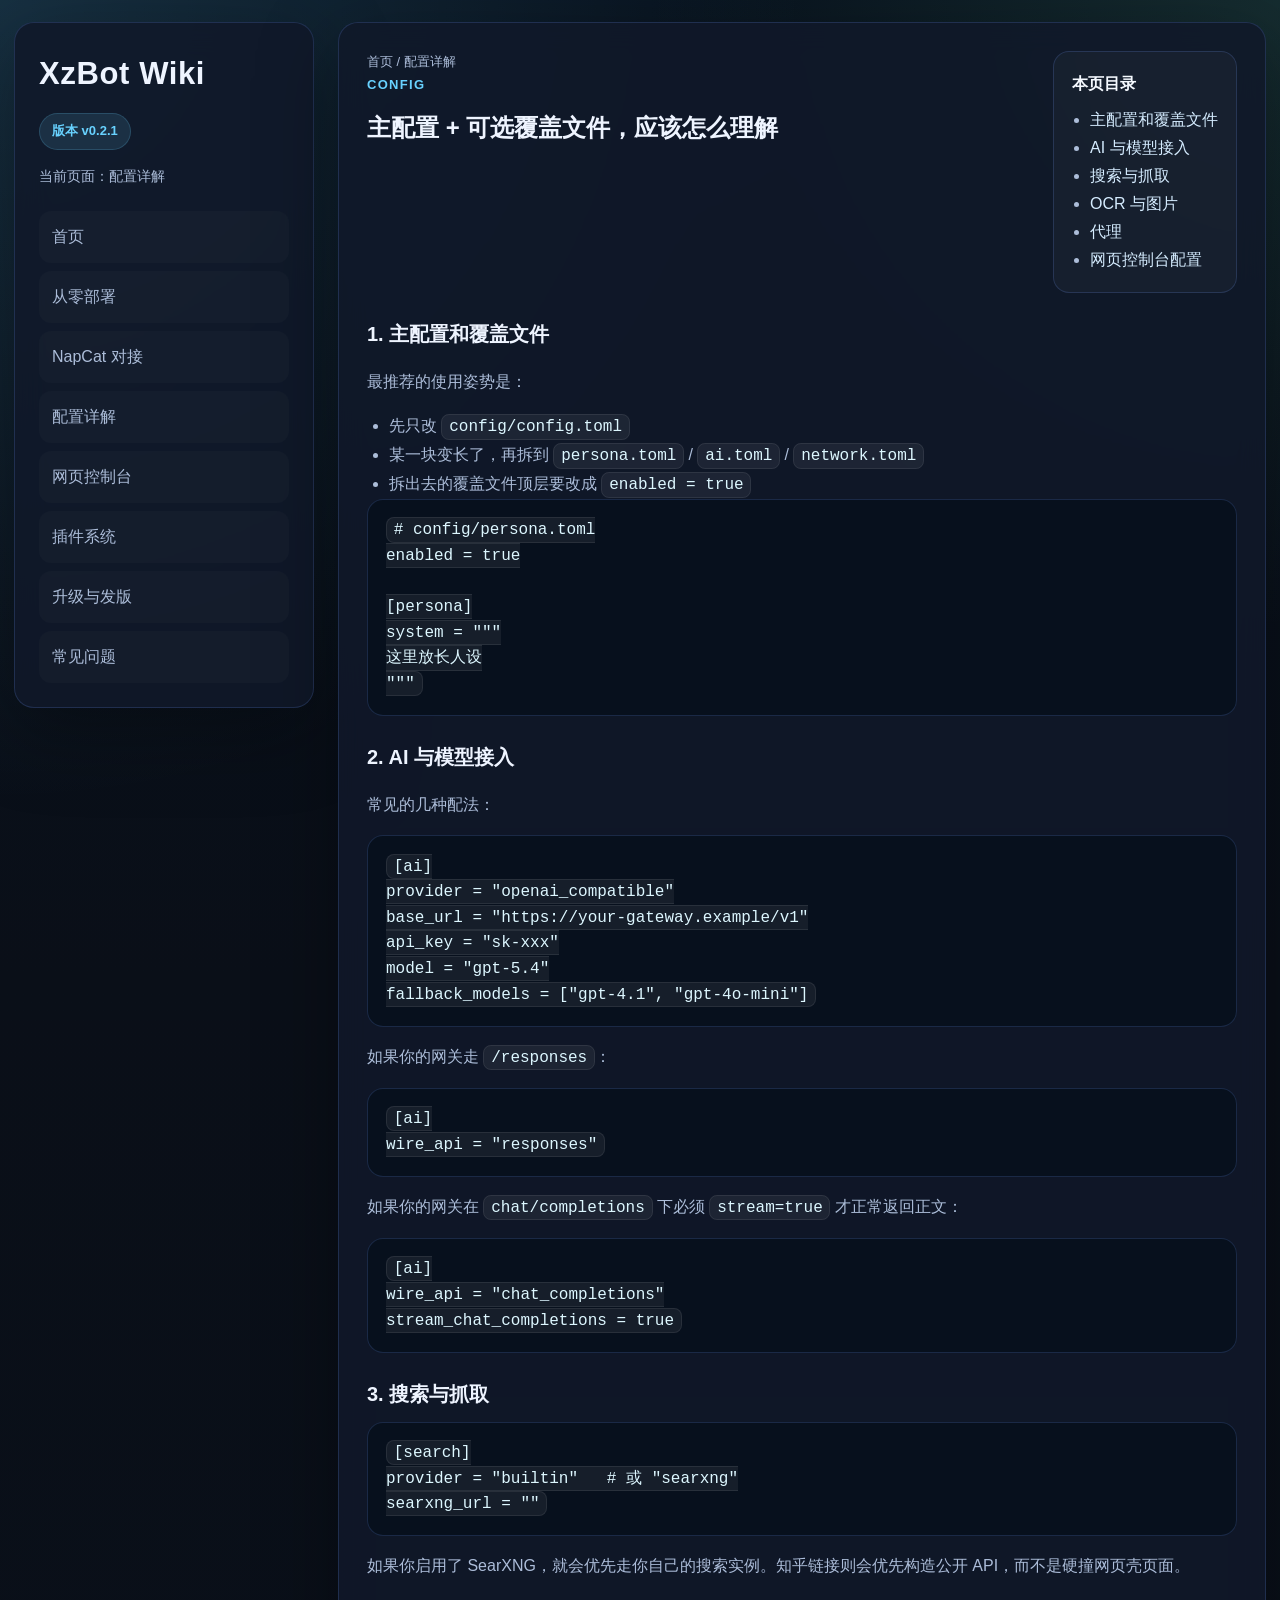
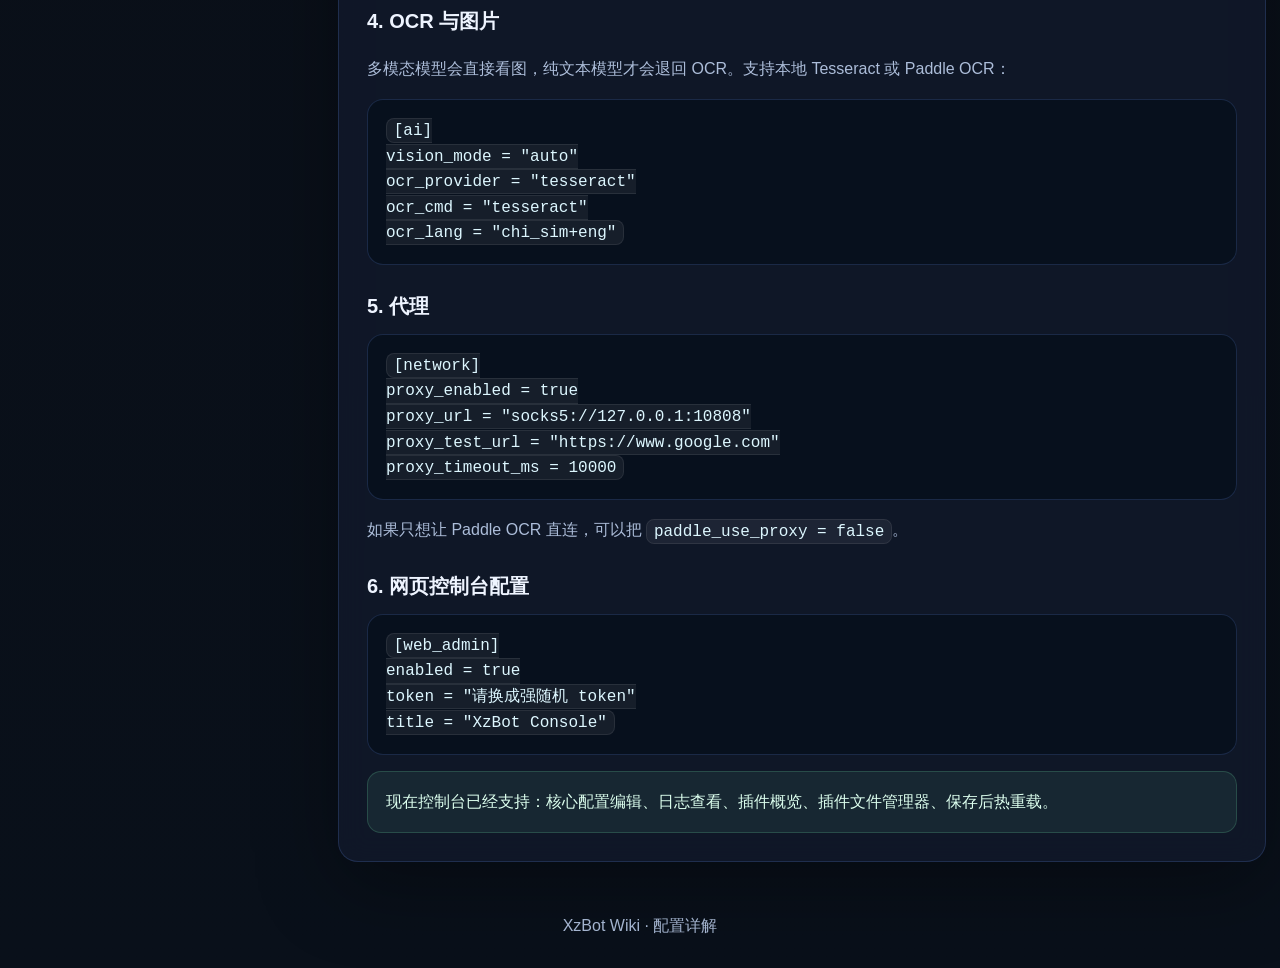
==== docs/configuration/index.html @ 3dbcc282 "publish multi-page docs wiki and release 0.2.1" ====
<!doctype html>
<html lang="zh-CN">
<head>
  <meta charset="utf-8" />
  <meta name="viewport" content="width=device-width, initial-scale=1" />
  <title>配置详解 · XzBot Wiki</title>
  <link rel="stylesheet" href="../assets/site.css" />
  <script defer src="../assets/site.js"></script>
</head>
<body>
  <div class="layout">
    <aside class="sidebar">
      <div class="brand">XzBot Wiki</div>
      <div class="version">版本 v0.2.1</div>
      <div class="desc">当前页面：配置详解</div>
      <nav class="nav-group">
        <a class="nav-link" href="../">首页</a>
        <a class="nav-link" href="../getting-started/">从零部署</a>
        <a class="nav-link" href="../napcat/">NapCat 对接</a>
        <a class="nav-link" href="./" data-nav="/XzBot/configuration/">配置详解</a>
        <a class="nav-link" href="../console/">网页控制台</a>
        <a class="nav-link" href="../plugins/">插件系统</a>
        <a class="nav-link" href="../release/">升级与发版</a>
        <a class="nav-link" href="../faq/">常见问题</a>
      </nav>
    </aside>
    <main class="main">
      <section class="panel">
        <div class="page-head">
          <div>
            <div class="breadcrumb">首页 / 配置详解</div>
            <div class="kicker">Config</div>
            <h2>主配置 + 可选覆盖文件，应该怎么理解</h2>
          </div>
          <div class="toc">
            <strong>本页目录</strong>
            <ul>
              <li><a href="#main">主配置和覆盖文件</a></li>
              <li><a href="#ai">AI 与模型接入</a></li>
              <li><a href="#search">搜索与抓取</a></li>
              <li><a href="#ocr">OCR 与图片</a></li>
              <li><a href="#network">代理</a></li>
              <li><a href="#web-admin">网页控制台配置</a></li>
            </ul>
          </div>
        </div>

        <h3 id="main">1. 主配置和覆盖文件</h3>
        <p>最推荐的使用姿势是：</p>
        <ul>
          <li>先只改 <code>config/config.toml</code></li>
          <li>某一块变长了，再拆到 <code>persona.toml</code> / <code>ai.toml</code> / <code>network.toml</code></li>
          <li>拆出去的覆盖文件顶层要改成 <code>enabled = true</code></li>
        </ul>
        <pre><code># config/persona.toml
enabled = true

[persona]
system = """
这里放长人设
"""</code></pre>

        <h3 id="ai">2. AI 与模型接入</h3>
        <p>常见的几种配法：</p>
        <pre><code>[ai]
provider = "openai_compatible"
base_url = "https://your-gateway.example/v1"
api_key = "sk-xxx"
model = "gpt-5.4"
fallback_models = ["gpt-4.1", "gpt-4o-mini"]</code></pre>
        <p>如果你的网关走 <code>/responses</code>：</p>
        <pre><code>[ai]
wire_api = "responses"</code></pre>
        <p>如果你的网关在 <code>chat/completions</code> 下必须 <code>stream=true</code> 才正常返回正文：</p>
        <pre><code>[ai]
wire_api = "chat_completions"
stream_chat_completions = true</code></pre>

        <h3 id="search">3. 搜索与抓取</h3>
        <pre><code>[search]
provider = "builtin"   # 或 "searxng"
searxng_url = ""</code></pre>
        <p>如果你启用了 SearXNG，就会优先走你自己的搜索实例。知乎链接则会优先构造公开 API，而不是硬撞网页壳页面。</p>

        <h3 id="ocr">4. OCR 与图片</h3>
        <p>多模态模型会直接看图，纯文本模型才会退回 OCR。支持本地 Tesseract 或 Paddle OCR：</p>
        <pre><code>[ai]
vision_mode = "auto"
ocr_provider = "tesseract"
ocr_cmd = "tesseract"
ocr_lang = "chi_sim+eng"</code></pre>

        <h3 id="network">5. 代理</h3>
        <pre><code>[network]
proxy_enabled = true
proxy_url = "socks5://127.0.0.1:10808"
proxy_test_url = "https://www.google.com"
proxy_timeout_ms = 10000</code></pre>
        <p>如果只想让 Paddle OCR 直连，可以把 <code>paddle_use_proxy = false</code>。</p>

        <h3 id="web-admin">6. 网页控制台配置</h3>
        <pre><code>[web_admin]
enabled = true
token = "请换成强随机 token"
title = "XzBot Console"</code></pre>
        <div class="callout">现在控制台已经支持：核心配置编辑、日志查看、插件概览、插件文件管理器、保存后热重载。</div>
      </section>
    </main>
  </div>
  <div class="footer">XzBot Wiki · 配置详解</div>
</body>
</html>
---- docs/assets/site.css ----
:root {
  --bg: #0a0f18;
  --bg-soft: #10182a;
  --panel: rgba(16, 24, 42, 0.88);
  --panel-strong: rgba(8, 14, 26, 0.96);
  --line: rgba(110, 154, 255, 0.18);
  --text: #eef4ff;
  --muted: #acbdd9;
  --accent: #68d2ff;
  --accent-strong: #4f9bff;
  --ok: #7bf0b5;
  --warn: #ffc36d;
  --danger: #ff8a94;
  --shadow: 0 22px 80px rgba(0, 0, 0, 0.34);
  --radius: 20px;
  --radius-sm: 14px;
  --code: #07101d;
}

* { box-sizing: border-box; }
html { scroll-behavior: smooth; }
body {
  margin: 0;
  color: var(--text);
  background:
    radial-gradient(circle at top left, rgba(104,210,255,.16), transparent 28%),
    radial-gradient(circle at top right, rgba(123,240,181,.12), transparent 22%),
    linear-gradient(180deg, #07111d 0%, #0a0f18 38%, #09101a 100%);
  font: 16px/1.75 "SF Pro Display", "PingFang SC", "Noto Sans SC", sans-serif;
}

a { color: var(--accent); text-decoration: none; }
a:hover { text-decoration: underline; }
strong { color: #f5f9ff; }
code, pre { font-family: "SFMono-Regular", "JetBrains Mono", monospace; }
code {
  background: rgba(255,255,255,0.06);
  border: 1px solid rgba(255,255,255,0.08);
  border-radius: 8px;
  padding: 0.16em 0.42em;
  color: #ddf7ff;
}
pre {
  margin: 0;
  padding: 18px;
  overflow: auto;
  background: var(--code);
  border: 1px solid var(--line);
  border-radius: 16px;
  color: #ecf5ff;
  line-height: 1.6;
}

.layout {
  width: min(1440px, calc(100vw - 28px));
  margin: 0 auto;
  display: grid;
  grid-template-columns: 300px minmax(0, 1fr);
  gap: 24px;
  padding: 22px 0 42px;
}

.sidebar {
  position: sticky;
  top: 20px;
  align-self: start;
  padding: 24px;
  background: var(--panel);
  border: 1px solid var(--line);
  border-radius: var(--radius);
  box-shadow: var(--shadow);
  backdrop-filter: blur(16px);
}

.brand {
  font-size: 31px;
  font-weight: 800;
  letter-spacing: .02em;
}
.version {
  margin-top: 12px;
  display: inline-flex;
  gap: 8px;
  align-items: center;
  padding: 6px 12px;
  border-radius: 999px;
  color: var(--accent);
  background: rgba(104,210,255,.12);
  border: 1px solid rgba(104,210,255,.18);
  font-size: 13px;
  font-weight: 700;
}
.sidebar .desc {
  margin-top: 14px;
  color: var(--muted);
  font-size: 14px;
}
.nav-group {
  margin-top: 22px;
  display: grid;
  gap: 8px;
}
.nav-title {
  margin-top: 18px;
  color: var(--muted);
  font-size: 12px;
  text-transform: uppercase;
  letter-spacing: .1em;
  font-weight: 800;
}
.nav-link {
  display: block;
  padding: 11px 12px;
  border-radius: 12px;
  color: var(--muted);
  background: rgba(255,255,255,.02);
  border: 1px solid transparent;
  transition: .18s ease;
}
.nav-link:hover,
.nav-link.active {
  color: var(--text);
  background: rgba(104,210,255,.08);
  border-color: rgba(104,210,255,.22);
  text-decoration: none;
}

.main {
  display: grid;
  gap: 20px;
}
.hero,
.panel,
.card {
  background: var(--panel);
  border: 1px solid var(--line);
  border-radius: var(--radius);
  box-shadow: var(--shadow);
  backdrop-filter: blur(14px);
}
.hero { padding: 30px; }
.hero h1 {
  margin: 0;
  font-size: clamp(34px, 4vw, 52px);
  line-height: 1.08;
}
.hero p {
  margin: 18px 0 0;
  color: var(--muted);
  max-width: 860px;
  font-size: 18px;
}
.hero-actions {
  margin-top: 22px;
  display: flex;
  flex-wrap: wrap;
  gap: 12px;
}
.btn {
  display: inline-flex;
  align-items: center;
  gap: 10px;
  padding: 12px 16px;
  border-radius: 14px;
  border: 1px solid transparent;
  font-weight: 700;
}
.btn.primary {
  background: linear-gradient(135deg, var(--accent), var(--accent-strong));
  color: #06101a;
}
.btn.secondary {
  background: rgba(255,255,255,.04);
  color: var(--text);
  border-color: var(--line);
}

.grid {
  display: grid;
  gap: 18px;
  grid-template-columns: repeat(12, 1fr);
}
.card {
  padding: 22px;
}
.card.span-4 { grid-column: span 4; }
.card.span-6 { grid-column: span 6; }
.card.span-12 { grid-column: span 12; }

.kicker {
  color: var(--accent);
  font-size: 13px;
  letter-spacing: .1em;
  text-transform: uppercase;
  font-weight: 800;
}
.card h2,
.panel h2 {
  margin: 10px 0 0;
  font-size: 24px;
}
.card h3,
.panel h3 {
  margin: 24px 0 10px;
  font-size: 20px;
}
.card p,
.panel p,
.panel li,
.card li { color: var(--muted); }
.panel {
  padding: 28px;
}
.panel ul,
.panel ol {
  margin: 10px 0 0;
  padding-left: 22px;
}
.panel blockquote {
  margin: 16px 0 0;
  padding: 14px 16px;
  border-left: 3px solid var(--accent);
  background: rgba(104,210,255,.07);
  border-radius: 12px;
  color: #e4f9ff;
}
.callout {
  margin-top: 16px;
  padding: 16px 18px;
  border-radius: 14px;
  background: rgba(123,240,181,.08);
  border: 1px solid rgba(123,240,181,.18);
  color: #ddffef;
}
.callout.warn {
  background: rgba(255,195,109,.09);
  border-color: rgba(255,195,109,.2);
  color: #fff0da;
}
.callout.danger {
  background: rgba(255,138,148,.08);
  border-color: rgba(255,138,148,.18);
  color: #ffe6ea;
}
.table-wrap {
  overflow: auto;
  border: 1px solid var(--line);
  border-radius: 16px;
}
table {
  width: 100%;
  border-collapse: collapse;
  min-width: 720px;
}
th, td {
  padding: 14px 16px;
  border-bottom: 1px solid var(--line);
  text-align: left;
  vertical-align: top;
}
th {
  color: var(--muted);
  font-size: 12px;
  text-transform: uppercase;
  letter-spacing: .1em;
}
.page-head {
  display: flex;
  justify-content: space-between;
  gap: 16px;
  align-items: flex-start;
  flex-wrap: wrap;
}
.breadcrumb {
  color: var(--muted);
  font-size: 13px;
}
.toc {
  padding: 18px;
  background: rgba(255,255,255,.03);
  border: 1px solid var(--line);
  border-radius: 16px;
}
.toc ul {
  margin: 8px 0 0;
  padding-left: 18px;
}
.toc a { color: #d5ecff; }
.footer {
  text-align: center;
  color: var(--muted);
  padding: 8px 18px 34px;
}
@media (max-width: 1100px) {
  .layout { grid-template-columns: 1fr; }
  .sidebar { position: static; }
}
@media (max-width: 760px) {
  .grid { grid-template-columns: 1fr; }
  .card.span-4, .card.span-6, .card.span-12 { grid-column: auto; }
  .hero, .panel, .card, .sidebar { padding: 20px; }
  .hero p { font-size: 16px; }
}
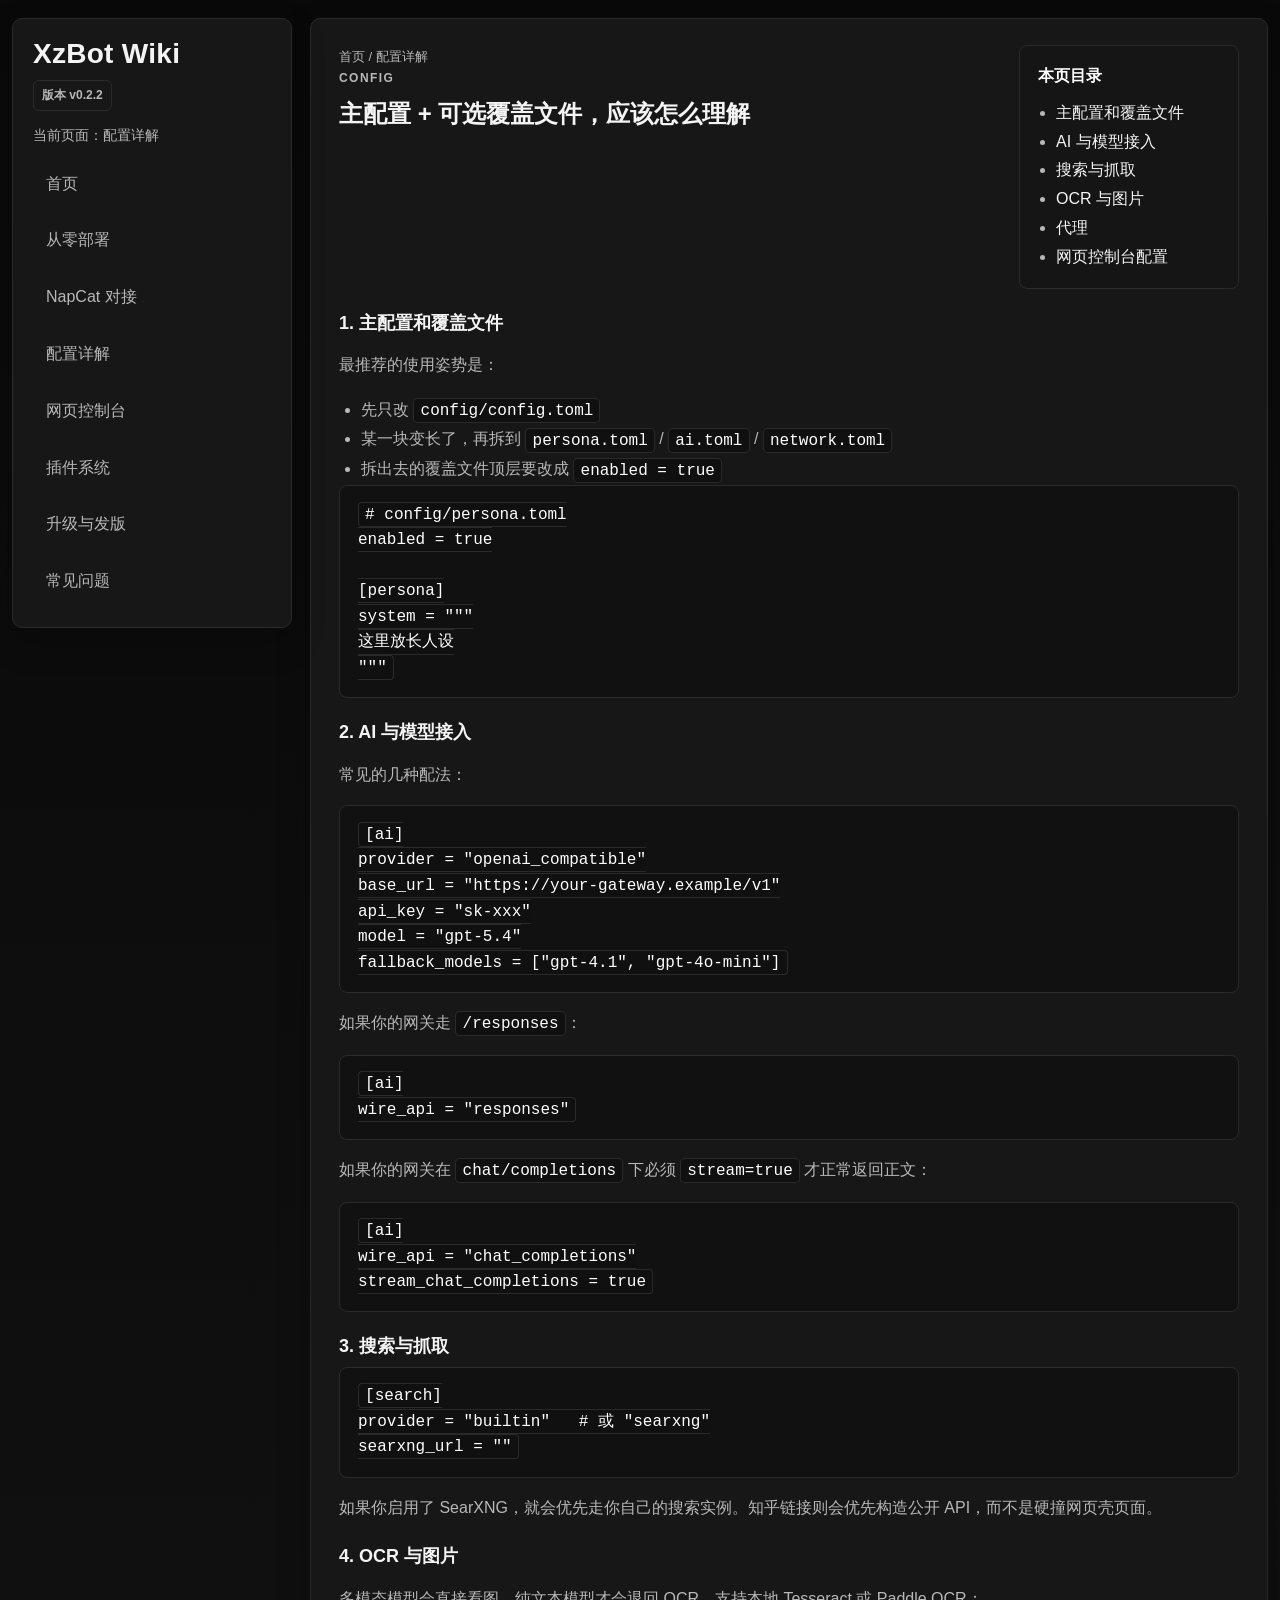
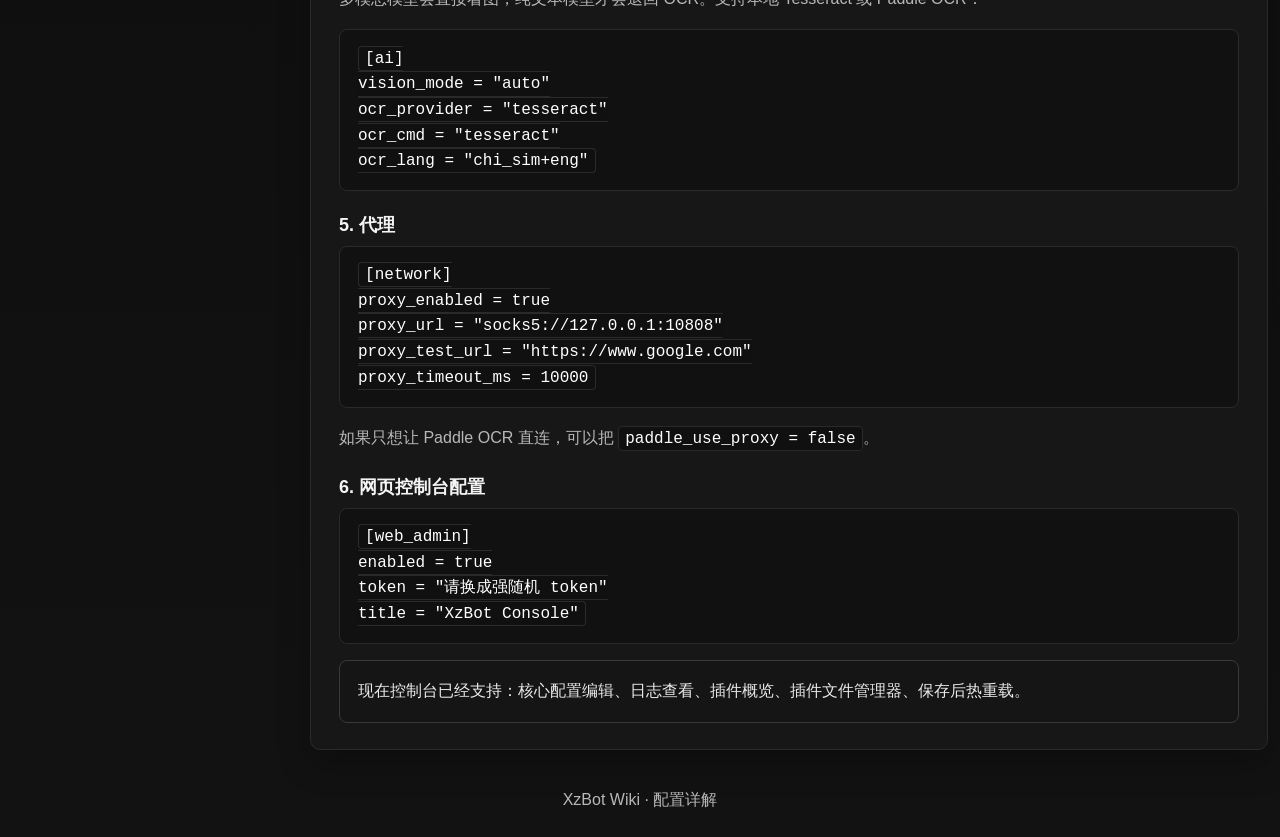
==== commit a7e14971: "release: v0.2.2" ====
--- a/docs/configuration/index.html
+++ b/docs/configuration/index.html
@@ -11,7 +11,7 @@
   <div class="layout">
     <aside class="sidebar">
       <div class="brand">XzBot Wiki</div>
-      <div class="version">版本 v0.2.1</div>
+      <div class="version">版本 v0.2.2</div>
       <div class="desc">当前页面：配置详解</div>
       <nav class="nav-group">
         <a class="nav-link" href="../">首页</a>
--- a/docs/assets/site.css
+++ b/docs/assets/site.css
@@ -1,269 +1,361 @@
 :root {
-  --bg: #0a0f18;
-  --bg-soft: #10182a;
-  --panel: rgba(16, 24, 42, 0.88);
-  --panel-strong: rgba(8, 14, 26, 0.96);
-  --line: rgba(110, 154, 255, 0.18);
-  --text: #eef4ff;
-  --muted: #acbdd9;
-  --accent: #68d2ff;
-  --accent-strong: #4f9bff;
-  --ok: #7bf0b5;
-  --warn: #ffc36d;
-  --danger: #ff8a94;
-  --shadow: 0 22px 80px rgba(0, 0, 0, 0.34);
-  --radius: 20px;
-  --radius-sm: 14px;
-  --code: #07101d;
-}
-
-* { box-sizing: border-box; }
-html { scroll-behavior: smooth; }
+  --bg: #0d0d0d;
+  --bg-soft: #141414;
+  --panel: #171717;
+  --panel-strong: #1d1d1d;
+  --line: #2a2a2a;
+  --line-strong: #3a3a3a;
+  --text: #f4f4f4;
+  --muted: #b8b8b8;
+  --accent: #ffffff;
+  --accent-strong: #d8d8d8;
+  --ok: #dedede;
+  --warn: #c8c8c8;
+  --danger: #ababab;
+  --shadow: 0 14px 34px rgba(0, 0, 0, 0.24);
+  --radius: 10px;
+  --radius-sm: 6px;
+  --code: #111111;
+}
+
+* {
+  box-sizing: border-box;
+}
+
+html {
+  scroll-behavior: smooth;
+}
+
 body {
   margin: 0;
   color: var(--text);
-  background:
-    radial-gradient(circle at top left, rgba(104,210,255,.16), transparent 28%),
-    radial-gradient(circle at top right, rgba(123,240,181,.12), transparent 22%),
-    linear-gradient(180deg, #07111d 0%, #0a0f18 38%, #09101a 100%);
-  font: 16px/1.75 "SF Pro Display", "PingFang SC", "Noto Sans SC", sans-serif;
-}
-
-a { color: var(--accent); text-decoration: none; }
-a:hover { text-decoration: underline; }
-strong { color: #f5f9ff; }
-code, pre { font-family: "SFMono-Regular", "JetBrains Mono", monospace; }
+  background: linear-gradient(180deg, #090909 0%, #0e0e0e 45%, #121212 100%);
+  font: 16px/1.8 -apple-system, BlinkMacSystemFont, "Segoe UI", "PingFang SC",
+    "Noto Sans SC", "Microsoft YaHei", sans-serif;
+}
+
+a {
+  color: var(--text);
+  text-decoration: none;
+  text-underline-offset: 2px;
+}
+
+a:hover {
+  text-decoration: underline;
+}
+
+strong {
+  color: #ffffff;
+}
+
+code,
+pre {
+  font-family: "SFMono-Regular", "JetBrains Mono", "Menlo", "Consolas",
+    monospace;
+}
+
 code {
-  background: rgba(255,255,255,0.06);
-  border: 1px solid rgba(255,255,255,0.08);
-  border-radius: 8px;
-  padding: 0.16em 0.42em;
-  color: #ddf7ff;
-}
+  background: #101010;
+  border: 1px solid var(--line);
+  border-radius: 4px;
+  padding: 0.16em 0.38em;
+  color: #ffffff;
+}
+
 pre {
   margin: 0;
-  padding: 18px;
+  padding: 16px 18px;
   overflow: auto;
   background: var(--code);
   border: 1px solid var(--line);
-  border-radius: 16px;
-  color: #ecf5ff;
+  border-radius: 8px;
+  color: #eeeeee;
   line-height: 1.6;
 }
 
 .layout {
-  width: min(1440px, calc(100vw - 28px));
+  width: min(1320px, calc(100vw - 24px));
   margin: 0 auto;
   display: grid;
-  grid-template-columns: 300px minmax(0, 1fr);
-  gap: 24px;
-  padding: 22px 0 42px;
+  grid-template-columns: 280px minmax(0, 1fr);
+  gap: 18px;
+  padding: 18px 0 28px;
+}
+
+.sidebar,
+.hero,
+.panel,
+.card,
+.doc {
+  background: var(--panel);
+  border: 1px solid var(--line);
+  box-shadow: var(--shadow);
 }
 
 .sidebar {
   position: sticky;
-  top: 20px;
+  top: 16px;
   align-self: start;
-  padding: 24px;
-  background: var(--panel);
-  border: 1px solid var(--line);
+  padding: 20px;
   border-radius: var(--radius);
-  box-shadow: var(--shadow);
-  backdrop-filter: blur(16px);
 }
 
 .brand {
-  font-size: 31px;
-  font-weight: 800;
-  letter-spacing: .02em;
-}
+  font-size: 28px;
+  font-weight: 700;
+  line-height: 1.1;
+  letter-spacing: 0.01em;
+}
+
 .version {
+  display: inline-block;
+  margin-top: 10px;
+  padding: 4px 8px;
+  border: 1px solid var(--line);
+  border-radius: 6px;
+  color: var(--muted);
+  font-size: 12px;
+  font-weight: 600;
+}
+
+.sidebar .desc {
   margin-top: 12px;
-  display: inline-flex;
-  gap: 8px;
-  align-items: center;
-  padding: 6px 12px;
-  border-radius: 999px;
-  color: var(--accent);
-  background: rgba(104,210,255,.12);
-  border: 1px solid rgba(104,210,255,.18);
-  font-size: 13px;
-  font-weight: 700;
-}
-.sidebar .desc {
-  margin-top: 14px;
   color: var(--muted);
   font-size: 14px;
 }
-.nav-group {
-  margin-top: 22px;
-  display: grid;
-  gap: 8px;
-}
+
 .nav-title {
   margin-top: 18px;
   color: var(--muted);
   font-size: 12px;
+  font-weight: 700;
+  letter-spacing: 0.12em;
   text-transform: uppercase;
-  letter-spacing: .1em;
-  font-weight: 800;
-}
+}
+
+.nav-group {
+  margin-top: 10px;
+  display: grid;
+  gap: 6px;
+}
+
 .nav-link {
   display: block;
-  padding: 11px 12px;
-  border-radius: 12px;
-  color: var(--muted);
-  background: rgba(255,255,255,.02);
+  padding: 10px 12px;
+  border-radius: 6px;
+  color: var(--muted);
   border: 1px solid transparent;
-  transition: .18s ease;
-}
+  background: transparent;
+  transition:
+    background-color 0.15s ease,
+    border-color 0.15s ease,
+    color 0.15s ease;
+}
+
 .nav-link:hover,
 .nav-link.active {
   color: var(--text);
-  background: rgba(104,210,255,.08);
-  border-color: rgba(104,210,255,.22);
+  background: #1c1c1c;
+  border-color: var(--line-strong);
   text-decoration: none;
 }
 
 .main {
-  display: grid;
-  gap: 20px;
-}
+  min-width: 0;
+}
+
+.doc {
+  padding: 28px 30px 34px;
+  border-radius: var(--radius);
+}
+
 .hero,
 .panel,
 .card {
-  background: var(--panel);
-  border: 1px solid var(--line);
   border-radius: var(--radius);
-  box-shadow: var(--shadow);
-  backdrop-filter: blur(14px);
-}
-.hero { padding: 30px; }
-.hero h1 {
-  margin: 0;
+}
+
+.hero {
+  padding: 28px;
+}
+
+.hero h1,
+.doc h1 {
+  margin: 8px 0 0;
   font-size: clamp(34px, 4vw, 52px);
   line-height: 1.08;
 }
+
 .hero p {
-  margin: 18px 0 0;
+  margin: 16px 0 0;
   color: var(--muted);
   max-width: 860px;
   font-size: 18px;
 }
+
+.doc .lead {
+  margin: 16px 0 0;
+  color: var(--muted);
+  font-size: 18px;
+  max-width: 920px;
+}
+
+.doc .meta {
+  margin-top: 10px;
+  color: var(--muted);
+  font-size: 14px;
+}
+
 .hero-actions {
   margin-top: 22px;
   display: flex;
   flex-wrap: wrap;
-  gap: 12px;
-}
+  gap: 10px;
+}
+
 .btn {
   display: inline-flex;
   align-items: center;
-  gap: 10px;
-  padding: 12px 16px;
-  border-radius: 14px;
-  border: 1px solid transparent;
-  font-weight: 700;
-}
+  gap: 8px;
+  padding: 11px 14px;
+  border-radius: 6px;
+  border: 1px solid var(--line);
+  font-weight: 600;
+}
+
 .btn.primary {
-  background: linear-gradient(135deg, var(--accent), var(--accent-strong));
-  color: #06101a;
-}
+  background: #f0f0f0;
+  color: #111111;
+  border-color: #f0f0f0;
+}
+
 .btn.secondary {
-  background: rgba(255,255,255,.04);
+  background: #161616;
   color: var(--text);
-  border-color: var(--line);
 }
 
 .grid {
   display: grid;
   gap: 18px;
-  grid-template-columns: repeat(12, 1fr);
-}
+  grid-template-columns: repeat(12, minmax(0, 1fr));
+}
+
 .card {
   padding: 22px;
 }
-.card.span-4 { grid-column: span 4; }
-.card.span-6 { grid-column: span 6; }
-.card.span-12 { grid-column: span 12; }
+
+.card.span-4 {
+  grid-column: span 4;
+}
+
+.card.span-6 {
+  grid-column: span 6;
+}
+
+.card.span-12 {
+  grid-column: span 12;
+}
 
 .kicker {
-  color: var(--accent);
-  font-size: 13px;
-  letter-spacing: .1em;
+  color: var(--muted);
+  font-size: 12px;
+  letter-spacing: 0.12em;
   text-transform: uppercase;
-  font-weight: 800;
-}
+  font-weight: 700;
+}
+
 .card h2,
-.panel h2 {
+.panel h2,
+.doc h2 {
   margin: 10px 0 0;
   font-size: 24px;
-}
+  line-height: 1.2;
+}
+
 .card h3,
-.panel h3 {
-  margin: 24px 0 10px;
-  font-size: 20px;
-}
+.panel h3,
+.doc h3 {
+  margin: 22px 0 8px;
+  font-size: 18px;
+  line-height: 1.35;
+}
+
 .card p,
 .panel p,
+.doc p,
 .panel li,
-.card li { color: var(--muted); }
+.doc li,
+.card li {
+  color: var(--muted);
+}
+
 .panel {
-  padding: 28px;
-}
+  padding: 26px 28px;
+}
+
 .panel ul,
-.panel ol {
+.panel ol,
+.doc ul,
+.doc ol {
   margin: 10px 0 0;
   padding-left: 22px;
 }
-.panel blockquote {
+
+.panel blockquote,
+.doc blockquote {
   margin: 16px 0 0;
   padding: 14px 16px;
-  border-left: 3px solid var(--accent);
-  background: rgba(104,210,255,.07);
-  border-radius: 12px;
-  color: #e4f9ff;
-}
+  border-left: 3px solid var(--line-strong);
+  background: #151515;
+  color: #e6e6e6;
+  border-radius: 0;
+}
+
 .callout {
   margin-top: 16px;
   padding: 16px 18px;
-  border-radius: 14px;
-  background: rgba(123,240,181,.08);
-  border: 1px solid rgba(123,240,181,.18);
-  color: #ddffef;
-}
-.callout.warn {
-  background: rgba(255,195,109,.09);
-  border-color: rgba(255,195,109,.2);
-  color: #fff0da;
-}
+  border: 1px solid var(--line-strong);
+  border-radius: 8px;
+  background: #151515;
+  color: #eaeaea;
+}
+
+.callout.warn,
 .callout.danger {
-  background: rgba(255,138,148,.08);
-  border-color: rgba(255,138,148,.18);
-  color: #ffe6ea;
-}
+  background: #161616;
+  border-color: var(--line-strong);
+  color: #f0f0f0;
+}
+
 .table-wrap {
   overflow: auto;
   border: 1px solid var(--line);
-  border-radius: 16px;
-}
+  border-radius: 8px;
+}
+
 table {
   width: 100%;
   border-collapse: collapse;
   min-width: 720px;
-}
-th, td {
-  padding: 14px 16px;
+  background: #111111;
+}
+
+th,
+td {
+  padding: 13px 16px;
   border-bottom: 1px solid var(--line);
   text-align: left;
   vertical-align: top;
 }
+
 th {
   color: var(--muted);
   font-size: 12px;
   text-transform: uppercase;
-  letter-spacing: .1em;
-}
+  letter-spacing: 0.12em;
+  font-weight: 700;
+}
+
 .page-head {
   display: flex;
   justify-content: space-between;
@@ -271,33 +363,90 @@
   align-items: flex-start;
   flex-wrap: wrap;
 }
+
 .breadcrumb {
   color: var(--muted);
   font-size: 13px;
 }
+
 .toc {
-  padding: 18px;
-  background: rgba(255,255,255,.03);
-  border: 1px solid var(--line);
-  border-radius: 16px;
-}
+  padding: 16px 18px;
+  background: #151515;
+  border: 1px solid var(--line);
+  border-radius: 8px;
+  min-width: 220px;
+}
+
 .toc ul {
   margin: 8px 0 0;
   padding-left: 18px;
 }
-.toc a { color: #d5ecff; }
+
+.toc a {
+  color: var(--text);
+}
+
+.doc hr {
+  margin: 28px 0;
+  border: 0;
+  border-top: 1px solid var(--line);
+}
+
+.doc h2,
+.doc h3 {
+  scroll-margin-top: 24px;
+}
+
 .footer {
   text-align: center;
   color: var(--muted);
-  padding: 8px 18px 34px;
-}
+  padding: 8px 18px 28px;
+}
+
 @media (max-width: 1100px) {
-  .layout { grid-template-columns: 1fr; }
-  .sidebar { position: static; }
-}
+  .layout {
+    grid-template-columns: 1fr;
+  }
+
+  .sidebar {
+    position: static;
+  }
+
+  .toc {
+    width: 100%;
+  }
+}
+
 @media (max-width: 760px) {
-  .grid { grid-template-columns: 1fr; }
-  .card.span-4, .card.span-6, .card.span-12 { grid-column: auto; }
-  .hero, .panel, .card, .sidebar { padding: 20px; }
-  .hero p { font-size: 16px; }
-}
+  .hero,
+  .panel,
+  .card,
+  .sidebar,
+  .doc {
+    padding: 18px;
+  }
+
+  .grid {
+    grid-template-columns: 1fr;
+  }
+
+  .card.span-4,
+  .card.span-6,
+  .card.span-12 {
+    grid-column: auto;
+  }
+
+  .hero p,
+  .doc .lead {
+    font-size: 16px;
+  }
+
+  .layout {
+    width: min(100vw - 16px, 1320px);
+    padding-top: 10px;
+  }
+
+  .brand {
+    font-size: 24px;
+  }
+}
